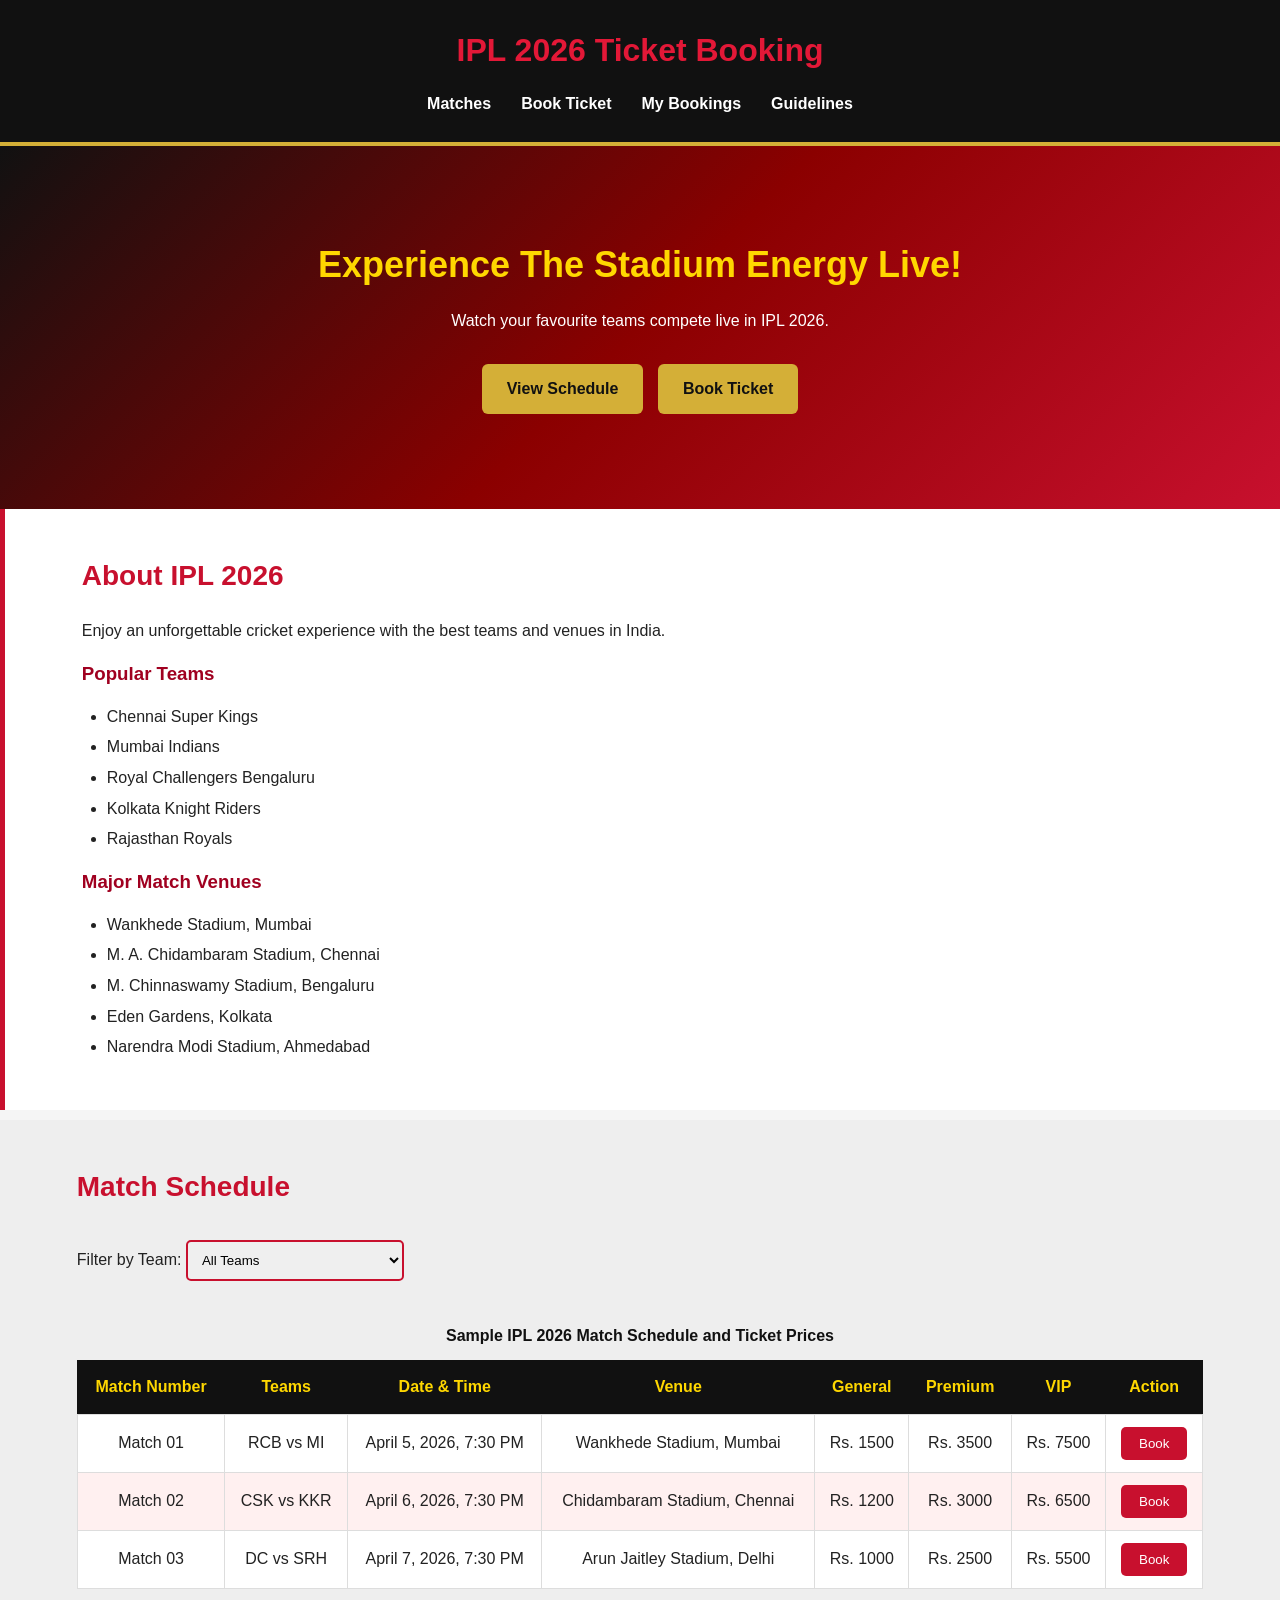
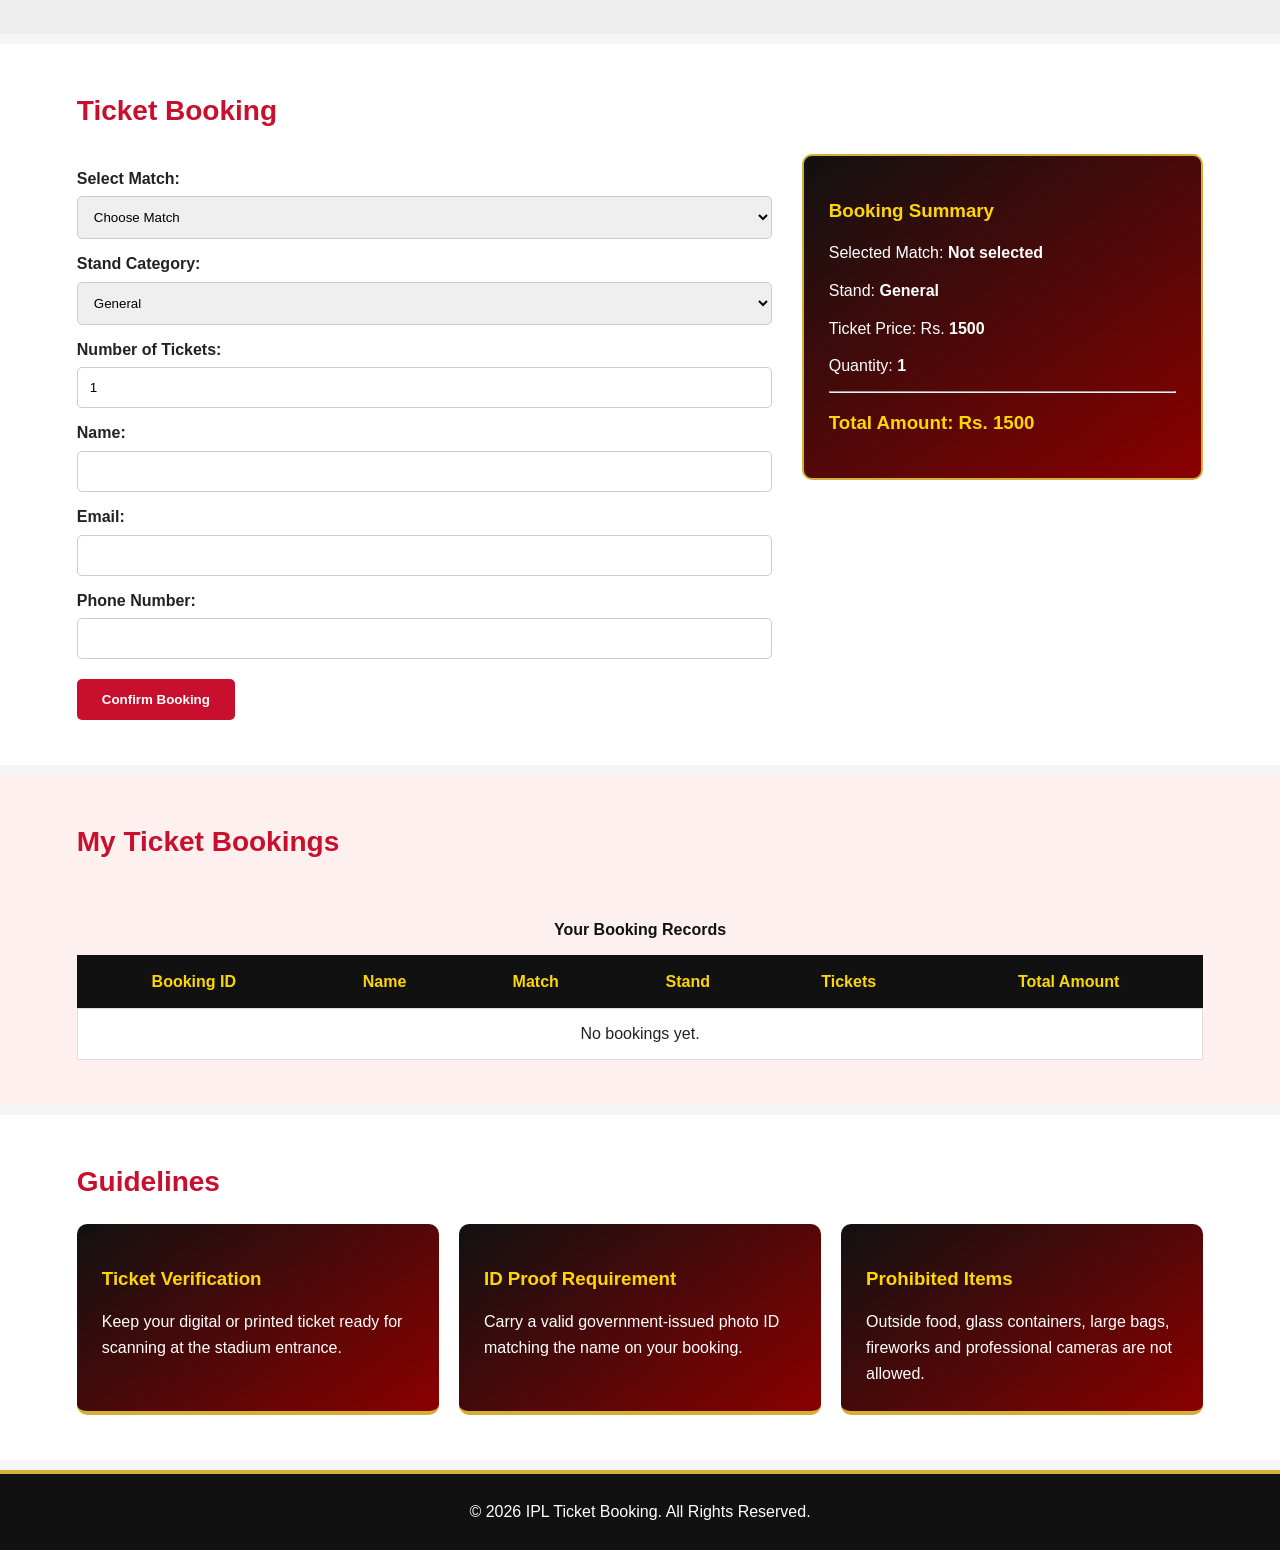
==== IPL-TICKET-BOOKING/index.html @ 9d74e55d "Initial commit" ====
<!DOCTYPE html>
<html lang="en">

<head>
    <meta charset="UTF-8">
    <meta name="viewport" content="width=device-width, initial-scale=1.0">
    <meta name="description" content="IPL 2026 Match Schedule and Ticket Booking">
    <title>IPL 2026 Ticket Booking</title>
    <link rel="stylesheet" href="style.css">
</head>

<body>

    <!-- Header -->
    <header id="home">
        <h1>IPL 2026 Ticket Booking</h1>

        <nav aria-label="Main Navigation">
            <ul>
                <li><a href="#matches">Matches</a></li>
                <li><a href="#book-ticket">Book Ticket</a></li>
                <li><a href="#my-bookings">My Bookings</a></li>
                <li><a href="#guidelines">Guidelines</a></li>
            </ul>
        </nav>
    </header>

    <main>

        <!-- Hero Section -->
        <section id="hero">
            <h2>Experience The Stadium Energy Live!</h2>
            <p>Watch your favourite teams compete live in IPL 2026.</p>

            <a href="#matches" class="btn">View Schedule</a>
            <a href="#book-ticket" class="btn">Book Ticket</a>
        </section>

        <!-- About IPL -->
        <section id="about">
            <h2>About IPL 2026</h2>

            <p>Enjoy an unforgettable cricket experience with the best teams and venues in India.</p>

            <h3>Popular Teams</h3>
            <ul>
                <li>Chennai Super Kings</li>
                <li>Mumbai Indians</li>
                <li>Royal Challengers Bengaluru</li>
                <li>Kolkata Knight Riders</li>
                <li>Rajasthan Royals</li>
            </ul>

            <h3>Major Match Venues</h3>
            <ul>
                <li>Wankhede Stadium, Mumbai</li>
                <li>M. A. Chidambaram Stadium, Chennai</li>
                <li>M. Chinnaswamy Stadium, Bengaluru</li>
                <li>Eden Gardens, Kolkata</li>
                <li>Narendra Modi Stadium, Ahmedabad</li>
            </ul>
        </section>

        <!-- Match Schedule -->
        <section id="matches">
            <h2>Match Schedule</h2>

            <label for="team-filter">Filter by Team:</label>

            <select id="team-filter">
                <option value="all">All Teams</option>
                <option value="rcb">Royal Challengers Bengaluru</option>
                <option value="mi">Mumbai Indians</option>
                <option value="csk">Chennai Super Kings</option>
                <option value="kkr">Kolkata Knight Riders</option>
                <option value="dc">Delhi Capitals</option>
                <option value="srh">Sunrisers Hyderabad</option>
            </select>

            <div class="table-container">
                <table>
                    <caption>Sample IPL 2026 Match Schedule and Ticket Prices</caption>

                    <thead>
                        <tr>
                            <th>Match Number</th>
                            <th>Teams</th>
                            <th>Date &amp; Time</th>
                            <th>Venue</th>
                            <th>General</th>
                            <th>Premium</th>
                            <th>VIP</th>
                            <th>Action</th>
                        </tr>
                    </thead>

                    <tbody id="match-list">

                        <tr data-teams="rcb mi">
                            <td>Match 01</td>
                            <td>RCB vs MI</td>
                            <td>April 5, 2026, 7:30 PM</td>
                            <td>Wankhede Stadium, Mumbai</td>
                            <td>Rs. 1500</td>
                            <td>Rs. 3500</td>
                            <td>Rs. 7500</td>
                            <td><button class="book-btn" data-match="match-01">Book</button></td>
                        </tr>

                        <tr data-teams="csk kkr">
                            <td>Match 02</td>
                            <td>CSK vs KKR</td>
                            <td>April 6, 2026, 7:30 PM</td>
                            <td>Chidambaram Stadium, Chennai</td>
                            <td>Rs. 1200</td>
                            <td>Rs. 3000</td>
                            <td>Rs. 6500</td>
                            <td><button class="book-btn" data-match="match-02">Book</button></td>
                        </tr>

                        <tr data-teams="dc srh">
                            <td>Match 03</td>
                            <td>DC vs SRH</td>
                            <td>April 7, 2026, 7:30 PM</td>
                            <td>Arun Jaitley Stadium, Delhi</td>
                            <td>Rs. 1000</td>
                            <td>Rs. 2500</td>
                            <td>Rs. 5500</td>
                            <td><button class="book-btn" data-match="match-03">Book</button></td>
                        </tr>

                    </tbody>
                </table>
            </div>
        </section>

        <!-- Ticket Booking -->
        <section id="book-ticket">
            <h2>Ticket Booking</h2>

            <div class="booking-layout">

                <form id="booking-form">

                    <label for="match">Select Match:</label>
                    <select id="match" required>
                        <option value="">Choose Match</option>
                        <option value="match-01">Match 01 - RCB vs MI</option>
                        <option value="match-02">Match 02 - CSK vs KKR</option>
                        <option value="match-03">Match 03 - DC vs SRH</option>
                    </select>

                    <label for="stand">Stand Category:</label>
                    <select id="stand" required>
                        <option value="general">General</option>
                        <option value="premium">Premium</option>
                        <option value="vip">VIP</option>
                    </select>

                    <label for="quantity">Number of Tickets:</label>
                    <input type="number" id="quantity" min="1" max="10" value="1" required>

                    <label for="name">Name:</label>
                    <input type="text" id="name" required>

                    <label for="email">Email:</label>
                    <input type="email" id="email" required>

                    <label for="phone">Phone Number:</label>
                    <input type="tel" id="phone" pattern="[0-9]{10}" maxlength="10" required>

                    <button type="submit">Confirm Booking</button>

                </form>

                <!-- Booking Summary -->
                <aside class="summary">
                    <h3>Booking Summary</h3>

                    <p>Selected Match: <span id="summary-match">Not selected</span></p>
                    <p>Stand: <span id="summary-stand">General</span></p>
                    <p>Ticket Price: Rs. <span id="summary-price">1500</span></p>
                    <p>Quantity: <span id="summary-quantity">1</span></p>

                    <hr>

                    <h3>Total Amount: Rs. <span id="summary-total">1500</span></h3>
                </aside>

            </div>
        </section>

        <!-- My Bookings -->
        <section id="my-bookings">
            <h2>My Ticket Bookings</h2>

            <div class="table-container">
                <table>
                    <caption>Your Booking Records</caption>

                    <thead>
                        <tr>
                            <th>Booking ID</th>
                            <th>Name</th>
                            <th>Match</th>
                            <th>Stand</th>
                            <th>Tickets</th>
                            <th>Total Amount</th>
                        </tr>
                    </thead>

                    <tbody id="booking-records">
                        <tr>
                            <td colspan="6">No bookings yet.</td>
                        </tr>
                    </tbody>

                </table>
            </div>
        </section>

        <!-- Guidelines -->
        <section id="guidelines">
            <h2>Guidelines</h2>

            <div class="guideline-container">

                <article>
                    <h3>Ticket Verification</h3>
                    <p>Keep your digital or printed ticket ready for scanning at the stadium entrance.</p>
                </article>

                <article>
                    <h3>ID Proof Requirement</h3>
                    <p>Carry a valid government-issued photo ID matching the name on your booking.</p>
                </article>

                <article>
                    <h3>Prohibited Items</h3>
                    <p>Outside food, glass containers, large bags, fireworks and professional cameras are not allowed.</p>
                </article>

            </div>
        </section>

    </main>

    <!-- Footer -->
    <footer>
        <p>&copy; 2026 IPL Ticket Booking. All Rights Reserved.</p>
    </footer>



</body>
</html>
---- IPL-TICKET-BOOKING/style.css ----
/* GENERAL STYLING */
* {
    margin: 0;
    padding: 0;
    box-sizing: border-box;
    font-family: Arial, sans-serif;
}

html {
    scroll-behavior: smooth;
}

body {
    background: #f5f5f5;
    color: #222;
    line-height: 1.6;
}

/* HEADER */
header {
    background: #111;
    color: white;
    text-align: center;
    padding: 25px;
    border-bottom: 4px solid #d4af37;
}

header h1 {
    color: #e31837;
    margin-bottom: 15px;
}

nav ul {
    display: flex;
    justify-content: center;
    flex-wrap: wrap;
    gap: 30px;
    list-style: none;
}

nav a {
    color: white;
    text-decoration: none;
    font-weight: bold;
}

nav a:hover {
    color: #ffd700;
}

/* HERO */
#hero {
    background: linear-gradient(135deg, #111, #8b0000, #c8102e);
    color: white;
    text-align: center;
    padding: 90px 20px;
}

#hero h2 {
    color: #ffd700;
    font-size: 36px;
    margin-bottom: 15px;
}

#hero p {
    margin-bottom: 25px;
}

.btn {
    display: inline-block;
    background: #d4af37;
    color: #111;
    text-decoration: none;
    padding: 12px 25px;
    margin: 5px;
    border-radius: 6px;
    font-weight: bold;
}

.btn:hover {
    background: white;
}

/* COMMON SECTIONS */
main > section:not(#hero) {
    padding: 45px 6%;
    margin-bottom: 10px;
}

section h2 {
    color: #c8102e;
    font-size: 28px;
    margin-bottom: 20px;
}

section h3 {
    color: #a00020;
    margin: 15px 0;
}

/* ABOUT */
#about {
    background: white;
    border-left: 5px solid #c8102e;
}

#about ul {
    padding-left: 25px;
}

#about li {
    margin: 5px 0;
}

/* MATCH SCHEDULE */
#matches {
    background: #eeeeee;
}

#team-filter {
    padding: 10px;
    border: 2px solid #c8102e;
    border-radius: 5px;
    margin: 10px 0;
}

.table-container {
    width: 100%;
    overflow-x: auto;
}

table {
    width: 100%;
    border-collapse: collapse;
    background: white;
    margin-top: 20px;
}

caption {
    padding: 12px;
    font-weight: bold;
    color: #111;
}

th {
    background: #111;
    color: #ffd700;
    padding: 14px;
}

td {
    padding: 12px;
    text-align: center;
    border: 1px solid #ddd;
}

tbody tr:nth-child(even) {
    background: #fff0f0;
}

tbody tr:hover {
    background: #ffe0e0;
}

.book-btn {
    background: #c8102e;
    color: white;
    border: none;
    padding: 9px 18px;
    border-radius: 5px;
    cursor: pointer;
}

.book-btn:hover {
    background: #111;
}

/* BOOKING */
#book-ticket {
    background: white;
}

.booking-layout {
    display: flex;
    flex-wrap: wrap;
    gap: 30px;
    align-items: flex-start;
}

#booking-form {
    flex: 2;
    min-width: 280px;
}

#booking-form label {
    display: block;
    font-weight: bold;
    margin: 12px 0 5px;
}

#booking-form input,
#booking-form select {
    width: 100%;
    padding: 12px;
    border: 1px solid #ccc;
    border-radius: 5px;
}

#booking-form input:focus,
#booking-form select:focus {
    outline: 2px solid #c8102e;
}

#booking-form button {
    margin-top: 20px;
    padding: 13px 25px;
    background: #c8102e;
    color: white;
    border: none;
    border-radius: 5px;
    cursor: pointer;
    font-weight: bold;
}

#booking-form button:hover {
    background: #111;
}

/* SUMMARY CARD */
.summary {
    flex: 1;
    min-width: 260px;
    background: linear-gradient(145deg, #111, #8b0000);
    color: white;
    padding: 25px;
    border: 2px solid #d4af37;
    border-radius: 10px;
}

.summary h3 {
    color: #ffd700;
    margin-bottom: 15px;
}

.summary p {
    margin: 12px 0;
}

.summary span {
    font-weight: bold;
}

/* MY BOOKINGS */
#my-bookings {
    background: #fff0f0;
}

/* GUIDELINES */
#guidelines {
    background: white;
}

.guideline-container {
    display: flex;
    flex-wrap: wrap;
    gap: 20px;
}

.guideline-container article {
    flex: 1;
    min-width: 220px;
    background: linear-gradient(145deg, #111, #8b0000);
    color: white;
    padding: 25px;
    border-bottom: 4px solid #d4af37;
    border-radius: 10px;
}

.guideline-container article h3 {
    color: #ffd700;
}

/* FOOTER */
footer {
    background: #111;
    color: white;
    text-align: center;
    padding: 25px;
    border-top: 4px solid #d4af37;
}

/* RESPONSIVE DESIGN */
@media (max-width: 768px) {

    nav ul {
        flex-direction: column;
        gap: 12px;
    }

    #hero h2 {
        font-size: 26px;
    }

    .booking-layout {
        flex-direction: column;
    }

    #booking-form,
    .summary {
        width: 100%;
    }

    .guideline-container {
        flex-direction: column;
    }

    .table-container table {
        min-width: 750px;
    }
}
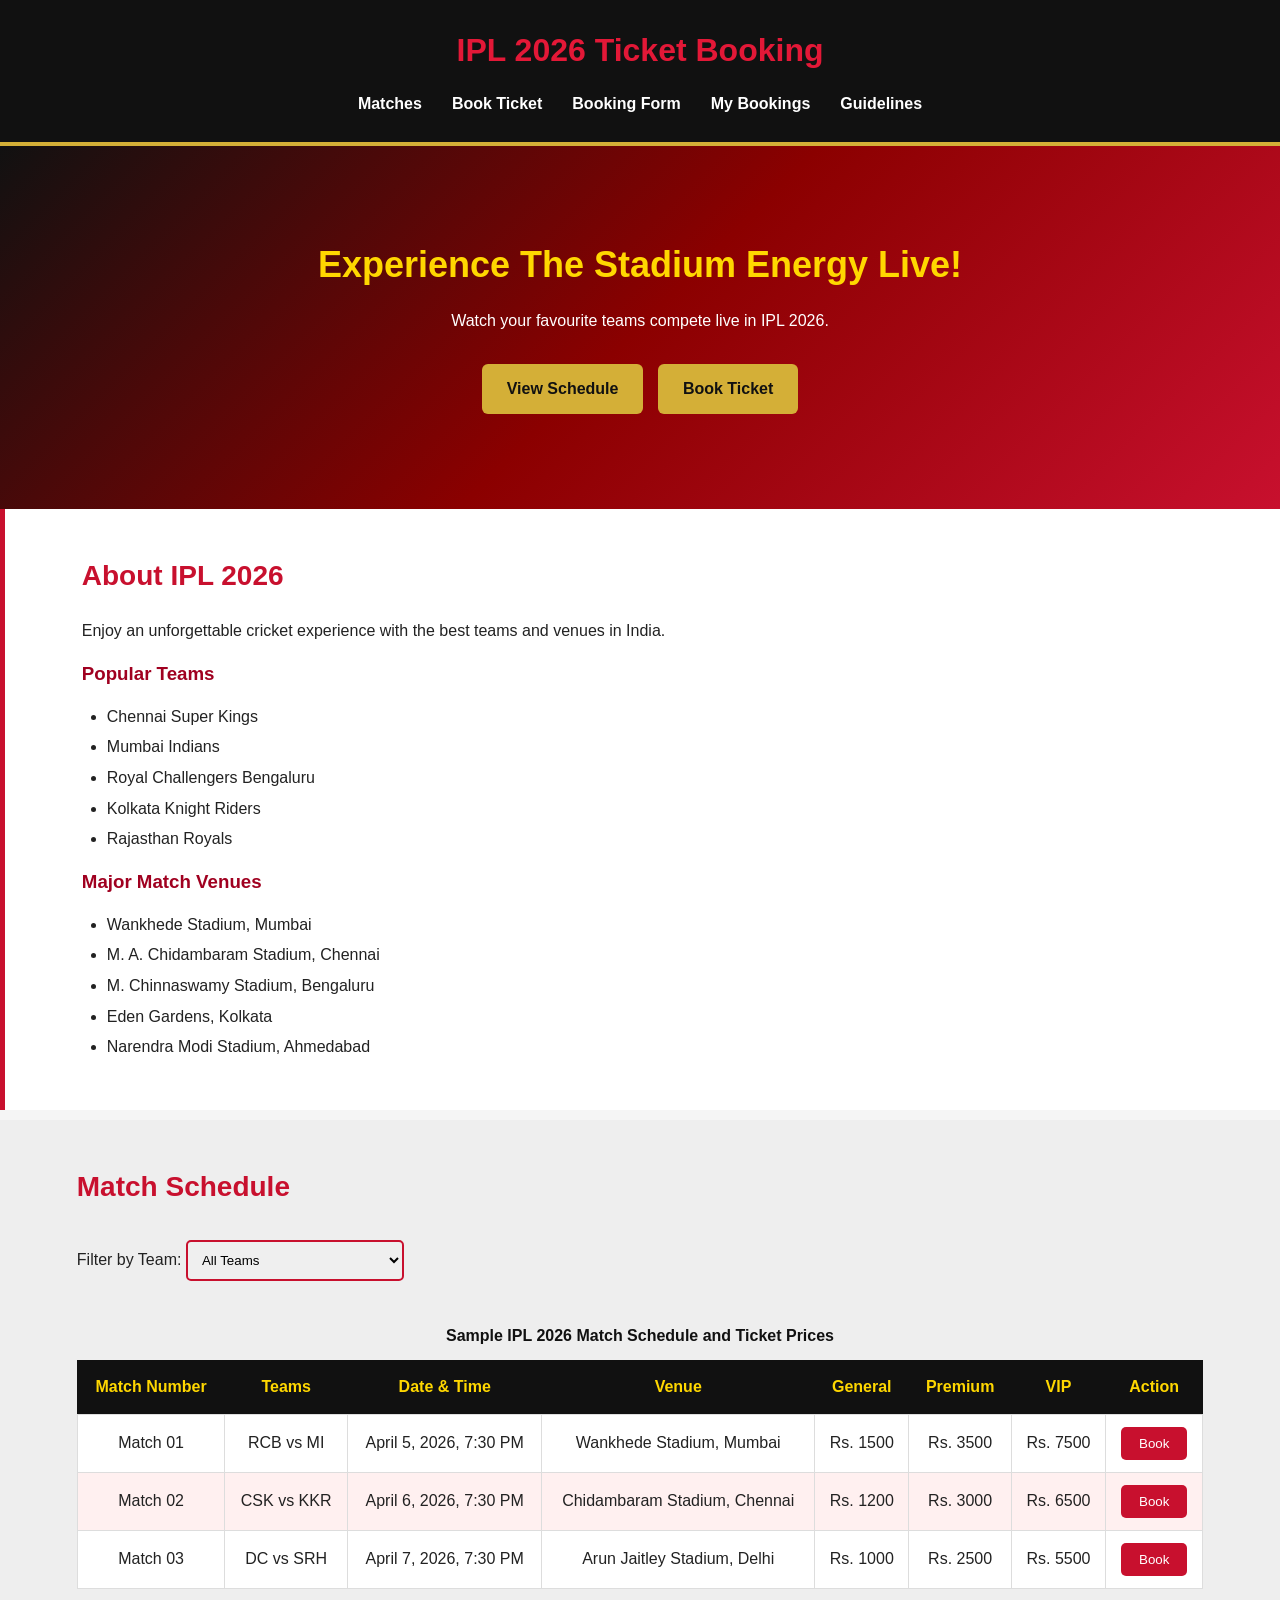
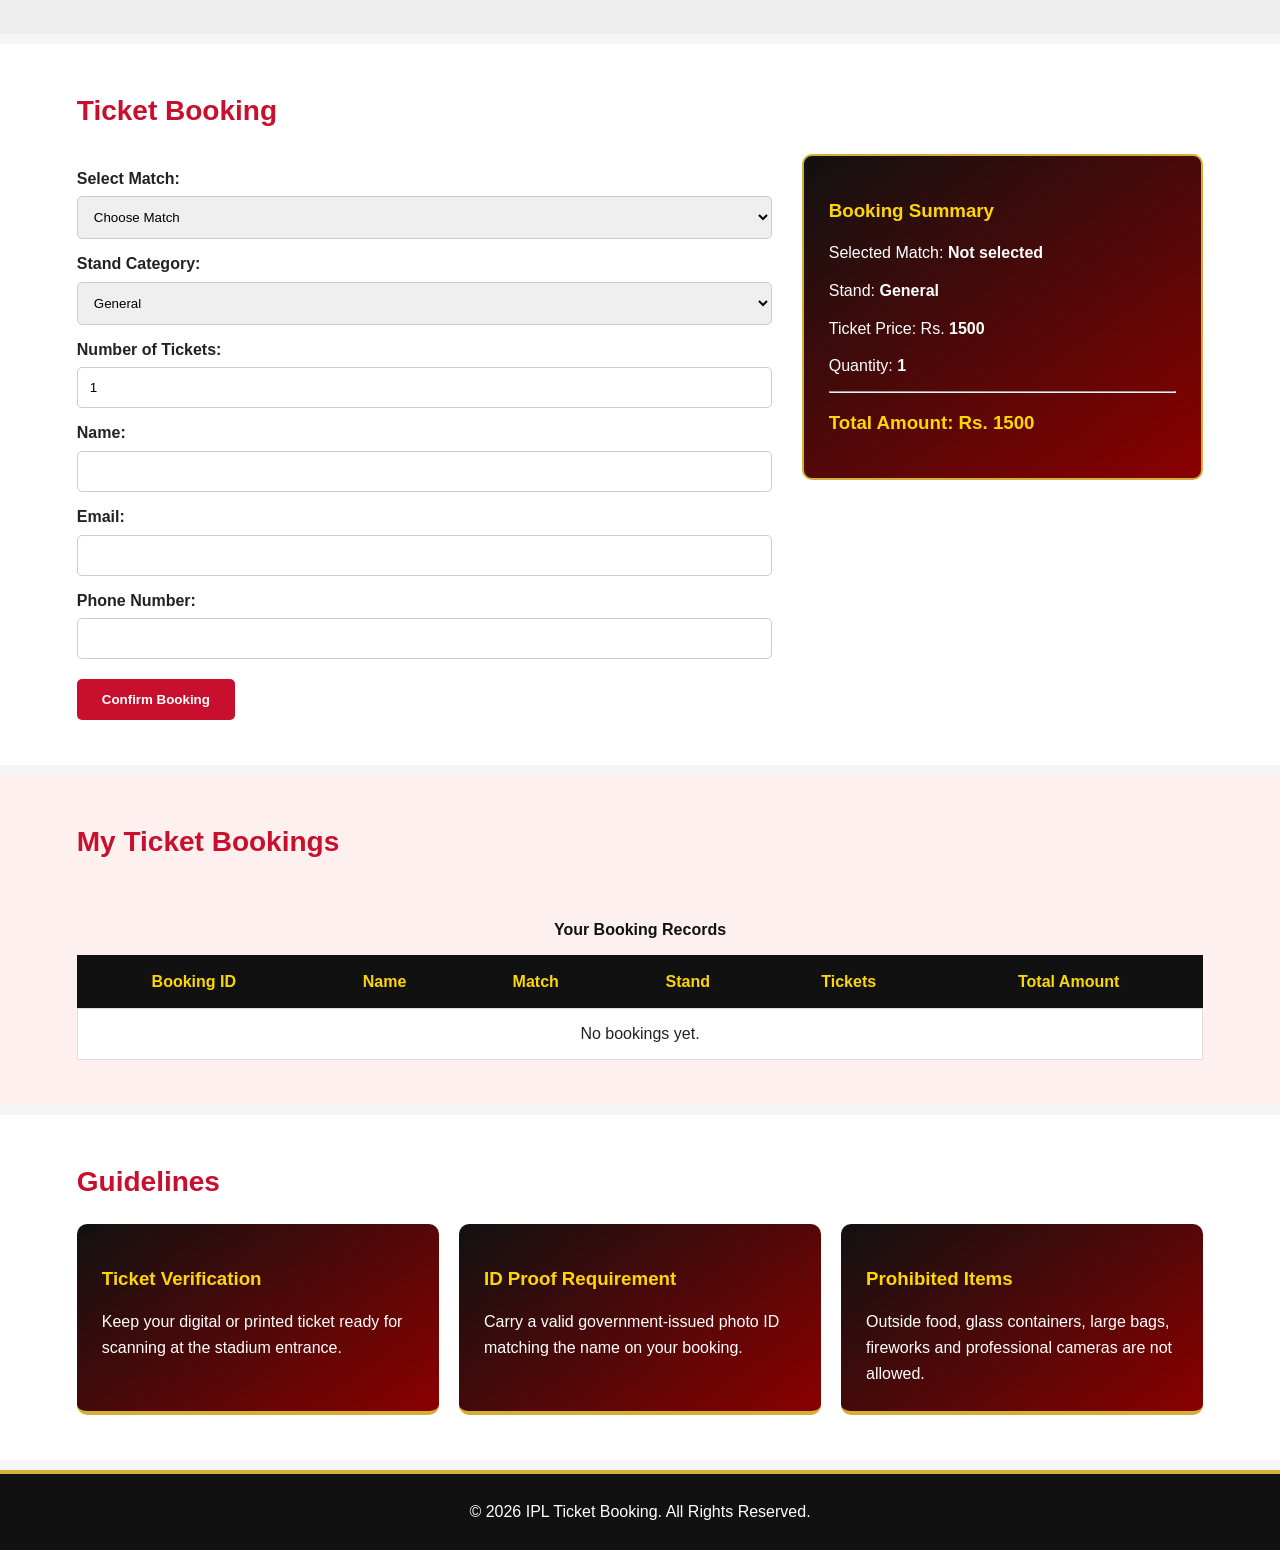
==== commit f6d99938: "Add validated IPL ticket booking form Co-authored-by: Copilot <223556219+Copilot@users.noreply.githu" ====
--- a/IPL-TICKET-BOOKING/index.html
+++ b/IPL-TICKET-BOOKING/index.html
@@ -20,6 +20,7 @@
             <ul>
                 <li><a href="#matches">Matches</a></li>
                 <li><a href="#book-ticket">Book Ticket</a></li>
+                <li><a href="booking.html">Booking Form</a></li>
                 <li><a href="#my-bookings">My Bookings</a></li>
                 <li><a href="#guidelines">Guidelines</a></li>
             </ul>
@@ -34,7 +35,7 @@
             <p>Watch your favourite teams compete live in IPL 2026.</p>
 
             <a href="#matches" class="btn">View Schedule</a>
-            <a href="#book-ticket" class="btn">Book Ticket</a>
+            <a href="booking.html" class="btn">Book Ticket</a>
         </section>
 
         <!-- About IPL -->
--- a/IPL-TICKET-BOOKING/style.css
+++ b/IPL-TICKET-BOOKING/style.css
@@ -199,7 +199,7 @@
     margin: 12px 0 5px;
 }
 
-#booking-form input,
+#booking-form input:not([type="checkbox"]),
 #booking-form select {
     width: 100%;
     padding: 12px;
@@ -225,6 +225,41 @@
 
 #booking-form button:hover {
     background: #111;
+}
+
+#booking-form .booking-preferences {
+    margin-top: 18px;
+    padding: 12px;
+    border: 1px solid #ccc;
+    border-radius: 5px;
+}
+
+#booking-form .booking-preferences legend {
+    padding: 0 6px;
+    font-weight: bold;
+}
+
+#booking-form .checkbox-option {
+    display: flex;
+    align-items: center;
+    gap: 8px;
+    margin: 0;
+    font-weight: normal;
+}
+
+#booking-form .checkbox-option input {
+    width: auto;
+    margin: 0;
+}
+
+#booking-form .reset-button {
+    background: #555;
+}
+
+#booking-form .form-actions {
+    display: flex;
+    flex-wrap: wrap;
+    gap: 10px;
 }
 
 /* SUMMARY CARD */
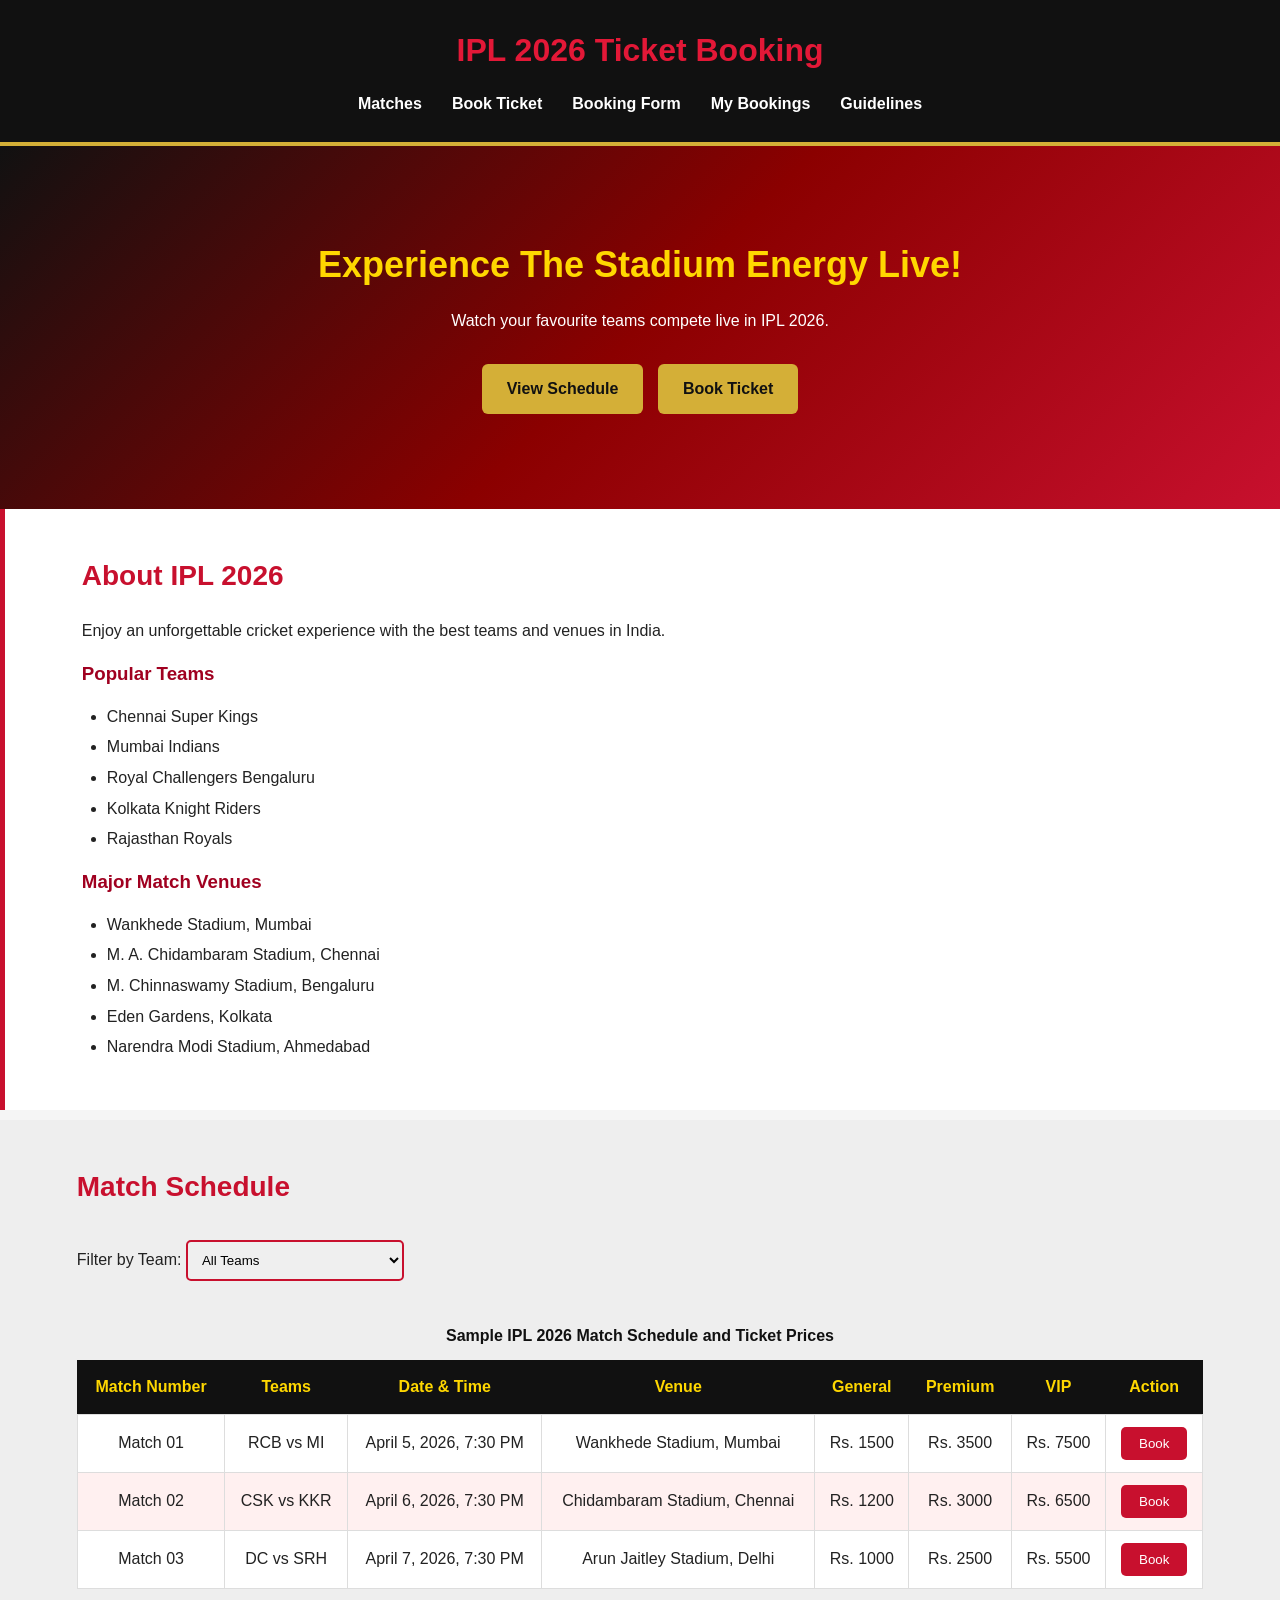
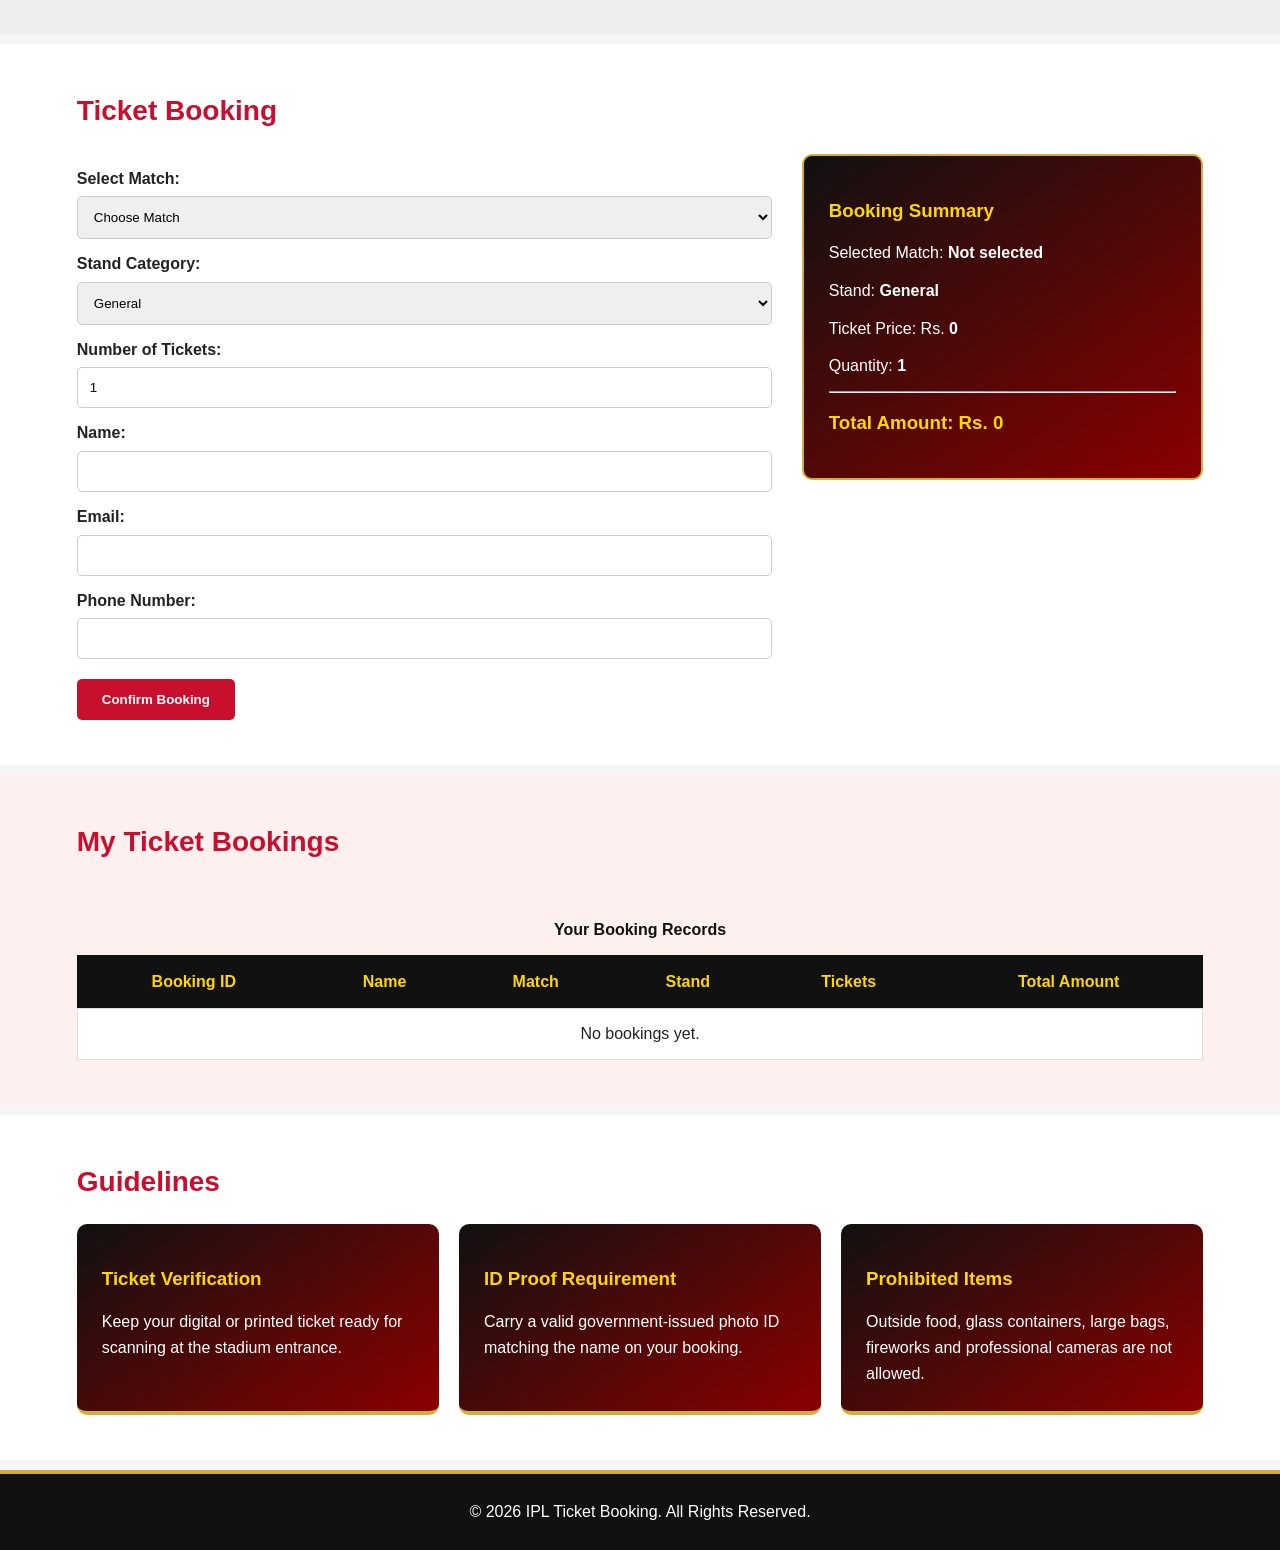
==== commit 6e2e0c87: "Update booking summary from selections Co-authored-by: Copilot <223556219+Copilot@users.noreply.gith" ====
--- a/IPL-TICKET-BOOKING/index.html
+++ b/IPL-TICKET-BOOKING/index.html
@@ -8,6 +8,7 @@
     <meta name="description" content="IPL 2026 Match Schedule and Ticket Booking">
     <title>IPL 2026 Ticket Booking</title>
     <link rel="stylesheet" href="style.css">
+    <script src="app.js" defer></script>
 </head>
 
 <body>
@@ -181,12 +182,12 @@
 
                     <p>Selected Match: <span id="summary-match">Not selected</span></p>
                     <p>Stand: <span id="summary-stand">General</span></p>
-                    <p>Ticket Price: Rs. <span id="summary-price">1500</span></p>
+                    <p>Ticket Price: Rs. <span id="summary-price">0</span></p>
                     <p>Quantity: <span id="summary-quantity">1</span></p>
 
                     <hr>
 
-                    <h3>Total Amount: Rs. <span id="summary-total">1500</span></h3>
+                    <h3>Total Amount: Rs. <span id="summary-total">0</span></h3>
                 </aside>
 
             </div>
@@ -252,7 +253,5 @@
         <p>&copy; 2026 IPL Ticket Booking. All Rights Reserved.</p>
     </footer>
 
-
-
 </body>
 </html>
--- a/IPL-TICKET-BOOKING/style.css
+++ b/IPL-TICKET-BOOKING/style.css
@@ -176,6 +176,30 @@
     background: #111;
 }
 
+.toast {
+    position: fixed;
+    right: 24px;
+    bottom: 24px;
+    z-index: 10;
+    max-width: min(420px, calc(100vw - 48px));
+    padding: 14px 18px;
+    border-left: 4px solid #d4af37;
+    border-radius: 6px;
+    background: #111;
+    color: white;
+    box-shadow: 0 4px 14px rgba(0, 0, 0, 0.25);
+    opacity: 0;
+    transform: translateY(12px);
+    visibility: hidden;
+    transition: opacity 180ms ease, transform 180ms ease, visibility 180ms;
+}
+
+.toast.is-visible {
+    opacity: 1;
+    transform: translateY(0);
+    visibility: visible;
+}
+
 /* BOOKING */
 #book-ticket {
     background: white;
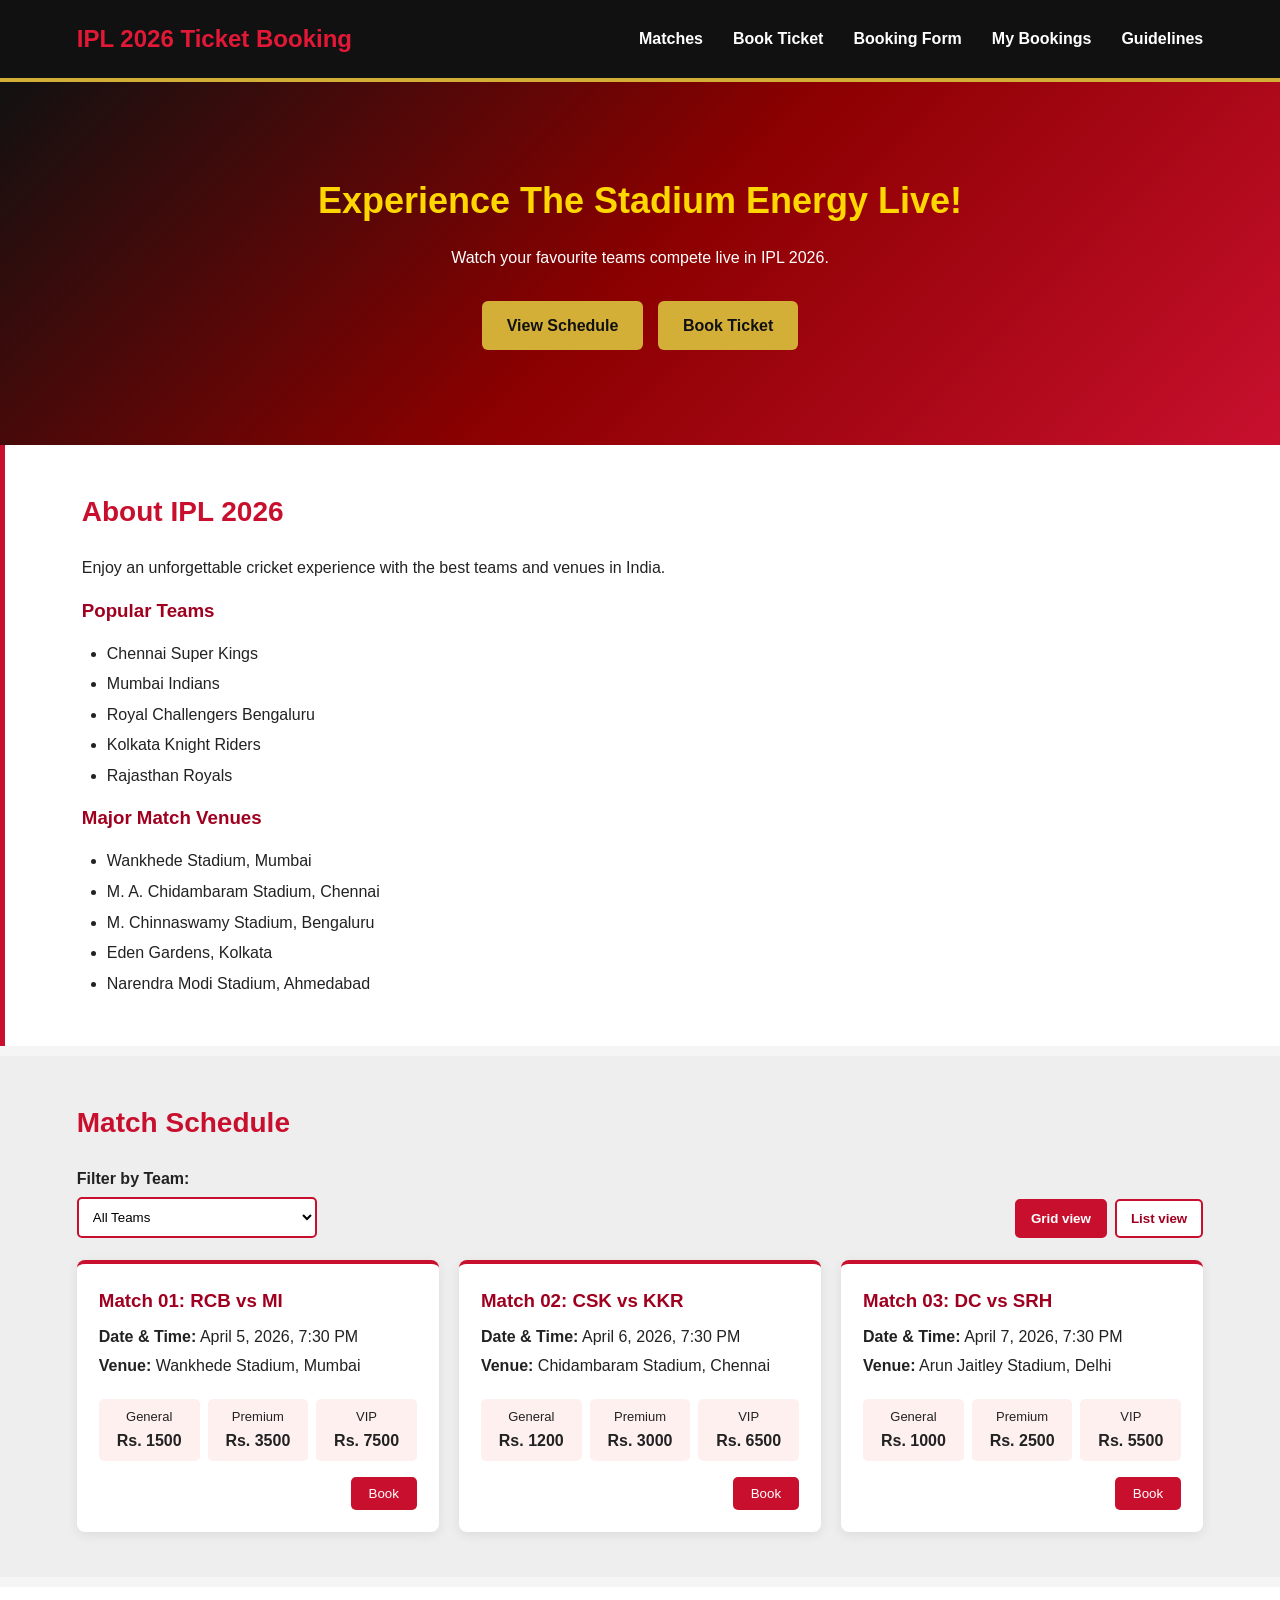
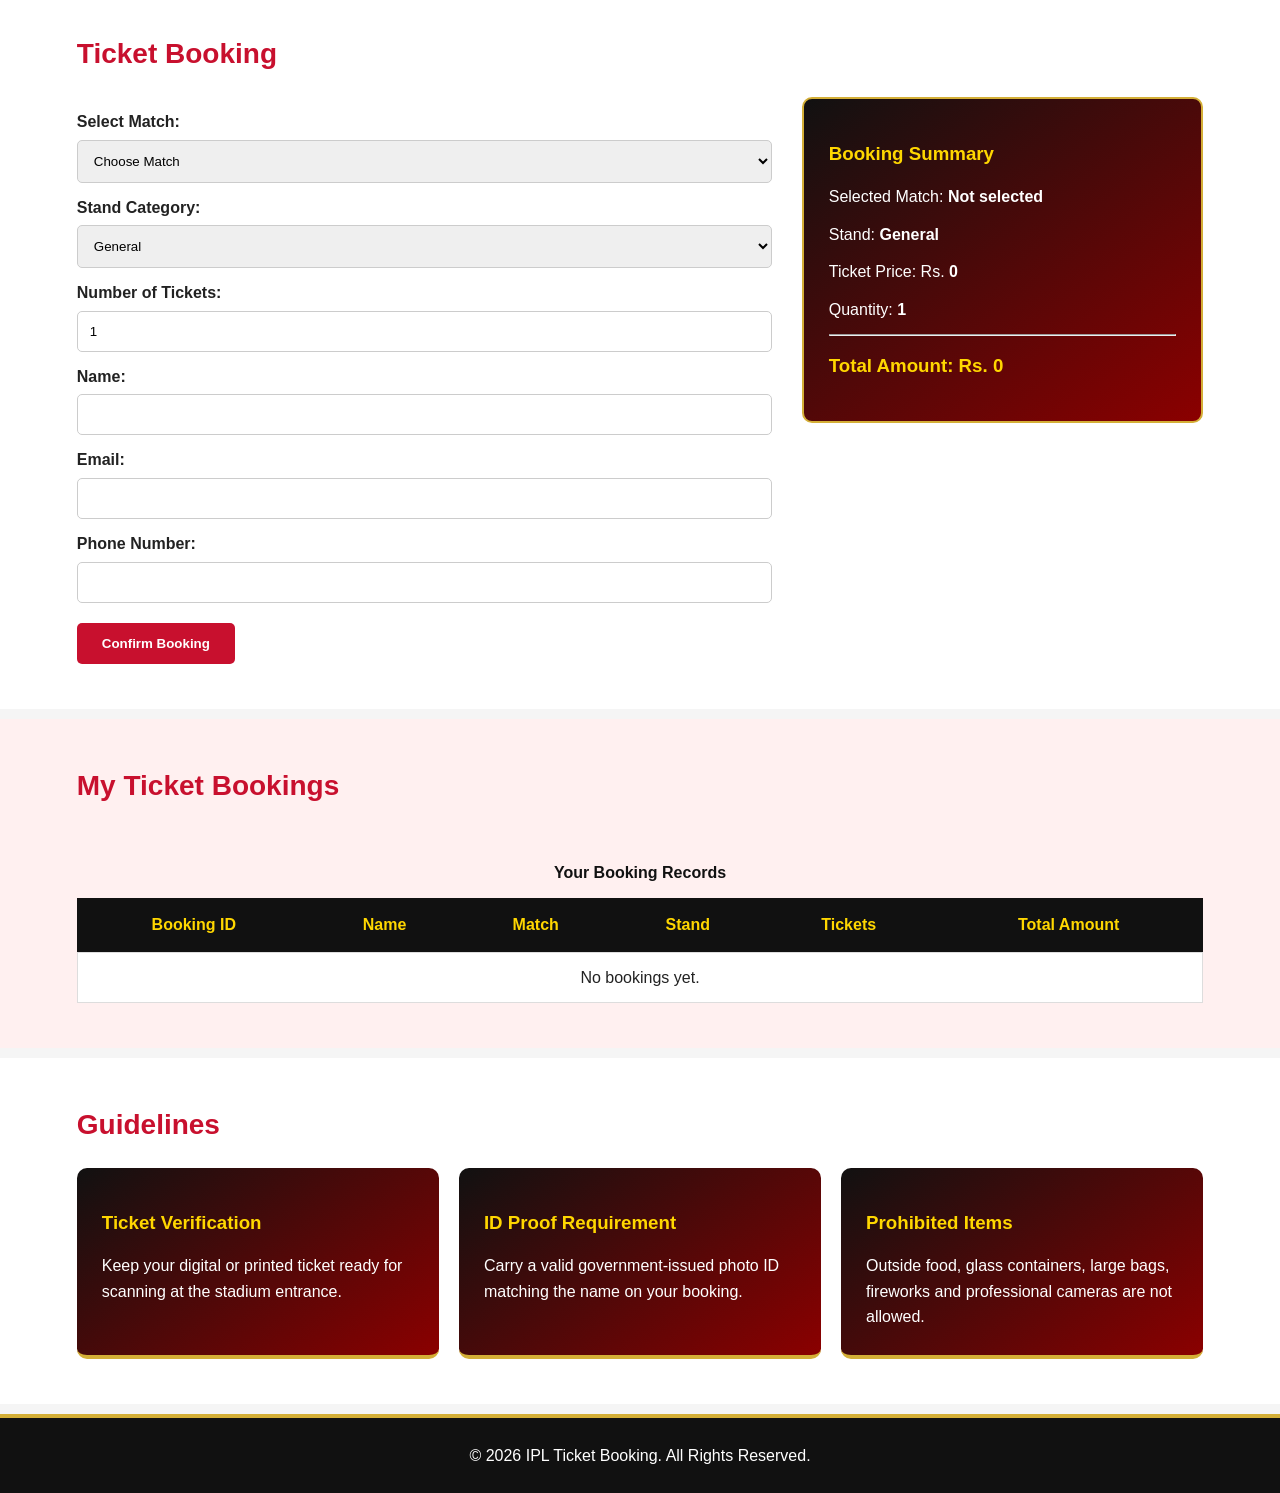
==== commit f204dc9e: "Add responsive match card layouts Co-authored-by: Copilot <223556219+Copilot@users.noreply.github.co" ====
--- a/IPL-TICKET-BOOKING/index.html
+++ b/IPL-TICKET-BOOKING/index.html
@@ -14,18 +14,29 @@
 <body>
 
     <!-- Header -->
-    <header id="home">
-        <h1>IPL 2026 Ticket Booking</h1>
-
-        <nav aria-label="Main Navigation">
-            <ul>
-                <li><a href="#matches">Matches</a></li>
-                <li><a href="#book-ticket">Book Ticket</a></li>
-                <li><a href="booking.html">Booking Form</a></li>
-                <li><a href="#my-bookings">My Bookings</a></li>
-                <li><a href="#guidelines">Guidelines</a></li>
-            </ul>
-        </nav>
+    <header id="home" class="site-header">
+        <div class="header-inner">
+            <h1><a href="#home">IPL 2026 Ticket Booking</a></h1>
+
+            <button class="nav-toggle" type="button" aria-label="Toggle navigation" aria-expanded="false"
+                aria-controls="primary-navigation">
+                <span class="hamburger-icon" aria-hidden="true">
+                    <span></span>
+                    <span></span>
+                    <span></span>
+                </span>
+            </button>
+
+            <nav id="primary-navigation" class="site-nav" aria-label="Main Navigation">
+                <ul>
+                    <li><a href="#matches">Matches</a></li>
+                    <li><a href="#book-ticket">Book Ticket</a></li>
+                    <li><a href="booking.html">Booking Form</a></li>
+                    <li><a href="#my-bookings">My Bookings</a></li>
+                    <li><a href="#guidelines">Guidelines</a></li>
+                </ul>
+            </nav>
+        </div>
     </header>
 
     <main>
@@ -68,72 +79,68 @@
         <section id="matches">
             <h2>Match Schedule</h2>
 
-            <label for="team-filter">Filter by Team:</label>
-
-            <select id="team-filter">
-                <option value="all">All Teams</option>
-                <option value="rcb">Royal Challengers Bengaluru</option>
-                <option value="mi">Mumbai Indians</option>
-                <option value="csk">Chennai Super Kings</option>
-                <option value="kkr">Kolkata Knight Riders</option>
-                <option value="dc">Delhi Capitals</option>
-                <option value="srh">Sunrisers Hyderabad</option>
-            </select>
-
-            <div class="table-container">
-                <table>
-                    <caption>Sample IPL 2026 Match Schedule and Ticket Prices</caption>
-
-                    <thead>
-                        <tr>
-                            <th>Match Number</th>
-                            <th>Teams</th>
-                            <th>Date &amp; Time</th>
-                            <th>Venue</th>
-                            <th>General</th>
-                            <th>Premium</th>
-                            <th>VIP</th>
-                            <th>Action</th>
-                        </tr>
-                    </thead>
-
-                    <tbody id="match-list">
-
-                        <tr data-teams="rcb mi">
-                            <td>Match 01</td>
-                            <td>RCB vs MI</td>
-                            <td>April 5, 2026, 7:30 PM</td>
-                            <td>Wankhede Stadium, Mumbai</td>
-                            <td>Rs. 1500</td>
-                            <td>Rs. 3500</td>
-                            <td>Rs. 7500</td>
-                            <td><button class="book-btn" data-match="match-01">Book</button></td>
-                        </tr>
-
-                        <tr data-teams="csk kkr">
-                            <td>Match 02</td>
-                            <td>CSK vs KKR</td>
-                            <td>April 6, 2026, 7:30 PM</td>
-                            <td>Chidambaram Stadium, Chennai</td>
-                            <td>Rs. 1200</td>
-                            <td>Rs. 3000</td>
-                            <td>Rs. 6500</td>
-                            <td><button class="book-btn" data-match="match-02">Book</button></td>
-                        </tr>
-
-                        <tr data-teams="dc srh">
-                            <td>Match 03</td>
-                            <td>DC vs SRH</td>
-                            <td>April 7, 2026, 7:30 PM</td>
-                            <td>Arun Jaitley Stadium, Delhi</td>
-                            <td>Rs. 1000</td>
-                            <td>Rs. 2500</td>
-                            <td>Rs. 5500</td>
-                            <td><button class="book-btn" data-match="match-03">Book</button></td>
-                        </tr>
-
-                    </tbody>
-                </table>
+            <div class="match-controls">
+                <div class="team-filter">
+                    <label for="team-filter">Filter by Team:</label>
+                    <select id="team-filter">
+                        <option value="all">All Teams</option>
+                        <option value="rcb">Royal Challengers Bengaluru</option>
+                        <option value="mi">Mumbai Indians</option>
+                        <option value="csk">Chennai Super Kings</option>
+                        <option value="kkr">Kolkata Knight Riders</option>
+                        <option value="dc">Delhi Capitals</option>
+                        <option value="srh">Sunrisers Hyderabad</option>
+                    </select>
+                </div>
+
+                <div class="view-toggle" role="group" aria-label="Match display style">
+                    <button id="grid-view" type="button" aria-pressed="true">Grid view</button>
+                    <button id="list-view" type="button" aria-pressed="false">List view</button>
+                </div>
+            </div>
+
+            <div id="match-list" class="matches-grid">
+                <article class="match-card" data-teams="rcb mi">
+                    <div class="match-info">
+                        <h3>Match 01: RCB vs MI</h3>
+                        <p><strong>Date &amp; Time:</strong> April 5, 2026, 7:30 PM</p>
+                        <p><strong>Venue:</strong> Wankhede Stadium, Mumbai</p>
+                    </div>
+                    <div class="match-prices" aria-label="Ticket prices">
+                        <p><span>General</span><strong>Rs. 1500</strong></p>
+                        <p><span>Premium</span><strong>Rs. 3500</strong></p>
+                        <p><span>VIP</span><strong>Rs. 7500</strong></p>
+                    </div>
+                    <button class="book-btn" data-match="match-01">Book</button>
+                </article>
+
+                <article class="match-card" data-teams="csk kkr">
+                    <div class="match-info">
+                        <h3>Match 02: CSK vs KKR</h3>
+                        <p><strong>Date &amp; Time:</strong> April 6, 2026, 7:30 PM</p>
+                        <p><strong>Venue:</strong> Chidambaram Stadium, Chennai</p>
+                    </div>
+                    <div class="match-prices" aria-label="Ticket prices">
+                        <p><span>General</span><strong>Rs. 1200</strong></p>
+                        <p><span>Premium</span><strong>Rs. 3000</strong></p>
+                        <p><span>VIP</span><strong>Rs. 6500</strong></p>
+                    </div>
+                    <button class="book-btn" data-match="match-02">Book</button>
+                </article>
+
+                <article class="match-card" data-teams="dc srh">
+                    <div class="match-info">
+                        <h3>Match 03: DC vs SRH</h3>
+                        <p><strong>Date &amp; Time:</strong> April 7, 2026, 7:30 PM</p>
+                        <p><strong>Venue:</strong> Arun Jaitley Stadium, Delhi</p>
+                    </div>
+                    <div class="match-prices" aria-label="Ticket prices">
+                        <p><span>General</span><strong>Rs. 1000</strong></p>
+                        <p><span>Premium</span><strong>Rs. 2500</strong></p>
+                        <p><span>VIP</span><strong>Rs. 5500</strong></p>
+                    </div>
+                    <button class="book-btn" data-match="match-03">Book</button>
+                </article>
             </div>
         </section>
 
--- a/IPL-TICKET-BOOKING/style.css
+++ b/IPL-TICKET-BOOKING/style.css
@@ -21,14 +21,29 @@
 header {
     background: #111;
     color: white;
-    text-align: center;
-    padding: 25px;
+    padding: 20px 6%;
     border-bottom: 4px solid #d4af37;
+}
+
+.header-inner {
+    max-width: 1280px;
+    margin: 0 auto;
+    display: flex;
+    align-items: center;
+    justify-content: space-between;
+    gap: 24px;
 }
 
 header h1 {
     color: #e31837;
-    margin-bottom: 15px;
+    margin: 0;
+    font-size: 24px;
+    white-space: nowrap;
+}
+
+header h1 a {
+    color: inherit;
+    text-decoration: none;
 }
 
 nav ul {
@@ -47,6 +62,32 @@
 
 nav a:hover {
     color: #ffd700;
+}
+
+.nav-toggle {
+    display: none;
+    align-items: center;
+    justify-content: center;
+    width: 44px;
+    height: 44px;
+    border: 1px solid #d4af37;
+    border-radius: 6px;
+    background: transparent;
+    cursor: pointer;
+}
+
+.hamburger-icon {
+    display: flex;
+    flex-direction: column;
+    gap: 5px;
+    width: 22px;
+}
+
+.hamburger-icon span {
+    display: block;
+    height: 2px;
+    width: 100%;
+    background: white;
 }
 
 /* HERO */
@@ -118,11 +159,120 @@
     background: #eeeeee;
 }
 
+.match-controls {
+    display: flex;
+    align-items: flex-end;
+    justify-content: space-between;
+    flex-wrap: wrap;
+    gap: 16px;
+    margin-bottom: 22px;
+}
+
+.team-filter label {
+    display: block;
+    margin-bottom: 5px;
+    font-weight: bold;
+}
+
 #team-filter {
+    min-width: 240px;
     padding: 10px;
     border: 2px solid #c8102e;
     border-radius: 5px;
-    margin: 10px 0;
+    background: white;
+}
+
+.view-toggle {
+    display: flex;
+    gap: 8px;
+}
+
+.view-toggle button {
+    padding: 10px 14px;
+    border: 2px solid #c8102e;
+    border-radius: 5px;
+    background: white;
+    color: #a00020;
+    font-weight: bold;
+    cursor: pointer;
+}
+
+.view-toggle button[aria-pressed="true"] {
+    background: #c8102e;
+    color: white;
+}
+
+.matches-grid {
+    display: grid;
+    grid-template-columns: repeat(auto-fit, minmax(280px, 1fr));
+    gap: 20px;
+}
+
+.matches-list {
+    display: flex;
+    flex-direction: column;
+    gap: 14px;
+}
+
+.match-card {
+    display: flex;
+    flex-direction: column;
+    gap: 16px;
+    padding: 22px;
+    border-top: 4px solid #c8102e;
+    border-radius: 8px;
+    background: white;
+    box-shadow: 0 3px 12px rgba(0, 0, 0, 0.08);
+}
+
+.match-card[hidden] {
+    display: none;
+}
+
+.match-info h3 {
+    margin: 0 0 8px;
+}
+
+.match-info p {
+    margin: 4px 0;
+}
+
+.match-prices {
+    display: grid;
+    grid-template-columns: repeat(3, minmax(0, 1fr));
+    gap: 8px;
+}
+
+.match-prices p {
+    margin: 0;
+    padding: 8px 4px;
+    border-radius: 5px;
+    background: #fff0f0;
+    text-align: center;
+}
+
+.match-prices span,
+.match-prices strong {
+    display: block;
+}
+
+.match-prices span {
+    font-size: 13px;
+}
+
+.match-card .book-btn {
+    align-self: flex-end;
+}
+
+.matches-list .match-card {
+    display: grid;
+    grid-template-columns: minmax(180px, 1fr) minmax(330px, 2fr) auto;
+    align-items: center;
+    gap: 16px;
+}
+
+.matches-list .book-btn {
+    align-self: center;
 }
 
 .table-container {
@@ -321,8 +471,8 @@
 }
 
 .guideline-container {
-    display: flex;
-    flex-wrap: wrap;
+    display: grid;
+    grid-template-columns: repeat(3, minmax(0, 1fr));
     gap: 20px;
 }
 
@@ -352,13 +502,71 @@
 /* RESPONSIVE DESIGN */
 @media (max-width: 768px) {
 
-    nav ul {
+    header {
+        padding: 14px 5%;
+    }
+
+    .header-inner {
+        flex-wrap: wrap;
+        gap: 12px;
+    }
+
+    header h1 {
+        font-size: 20px;
+    }
+
+    .nav-toggle {
+        display: flex;
+        margin-left: auto;
+    }
+
+    .site-nav {
+        display: none;
+        width: 100%;
+    }
+
+    .site-nav.is-open {
+        display: block;
+    }
+
+    .site-nav ul {
         flex-direction: column;
-        gap: 12px;
+        align-items: stretch;
+        gap: 0;
+    }
+
+    .site-nav li {
+        border-top: 1px solid #444;
+    }
+
+    .site-nav a {
+        display: block;
+        padding: 10px;
+        text-align: center;
     }
 
     #hero h2 {
         font-size: 26px;
+    }
+
+    .match-controls {
+        align-items: stretch;
+    }
+
+    #team-filter {
+        width: 100%;
+    }
+
+    .team-filter {
+        width: 100%;
+    }
+
+    #match-list.matches-grid {
+        grid-template-columns: 1fr;
+    }
+
+    .matches-list .match-card {
+        grid-template-columns: 1fr;
     }
 
     .booking-layout {
@@ -371,7 +579,7 @@
     }
 
     .guideline-container {
-        flex-direction: column;
+        grid-template-columns: 1fr;
     }
 
     .table-container table {
